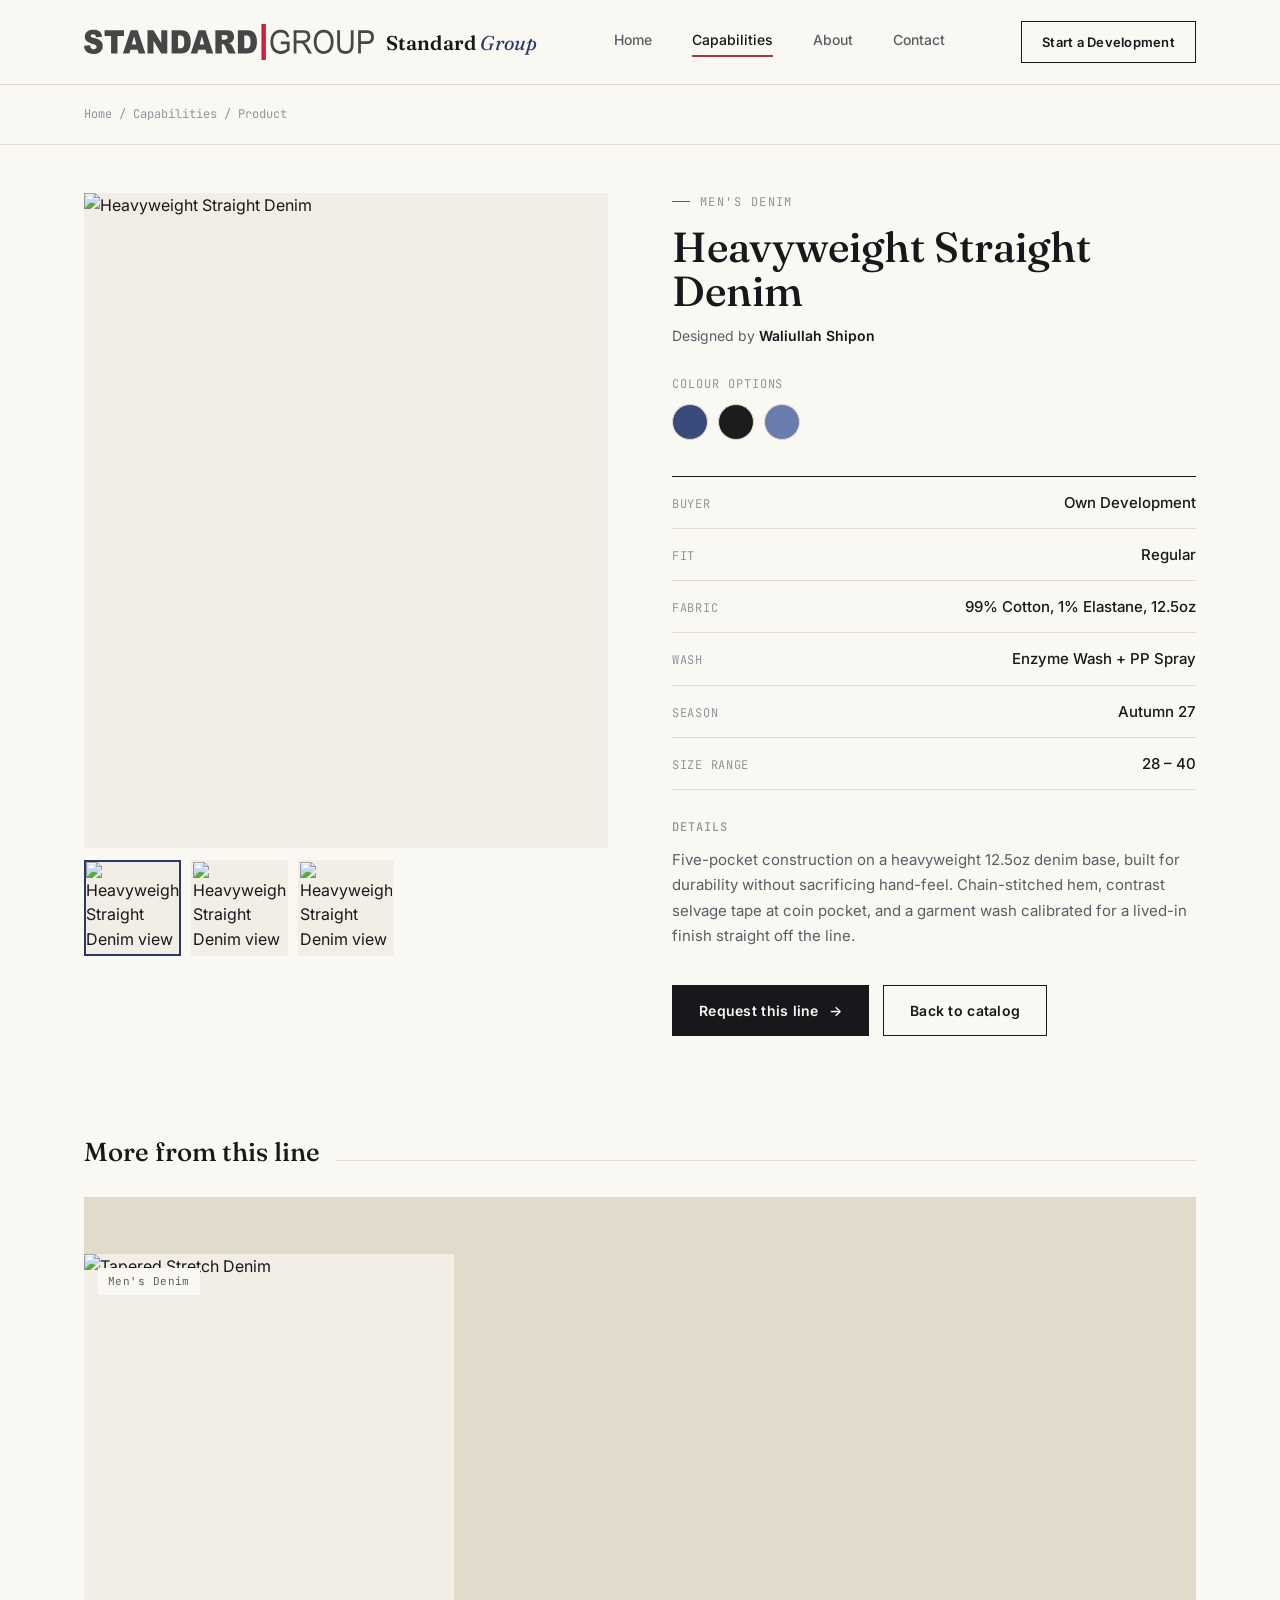
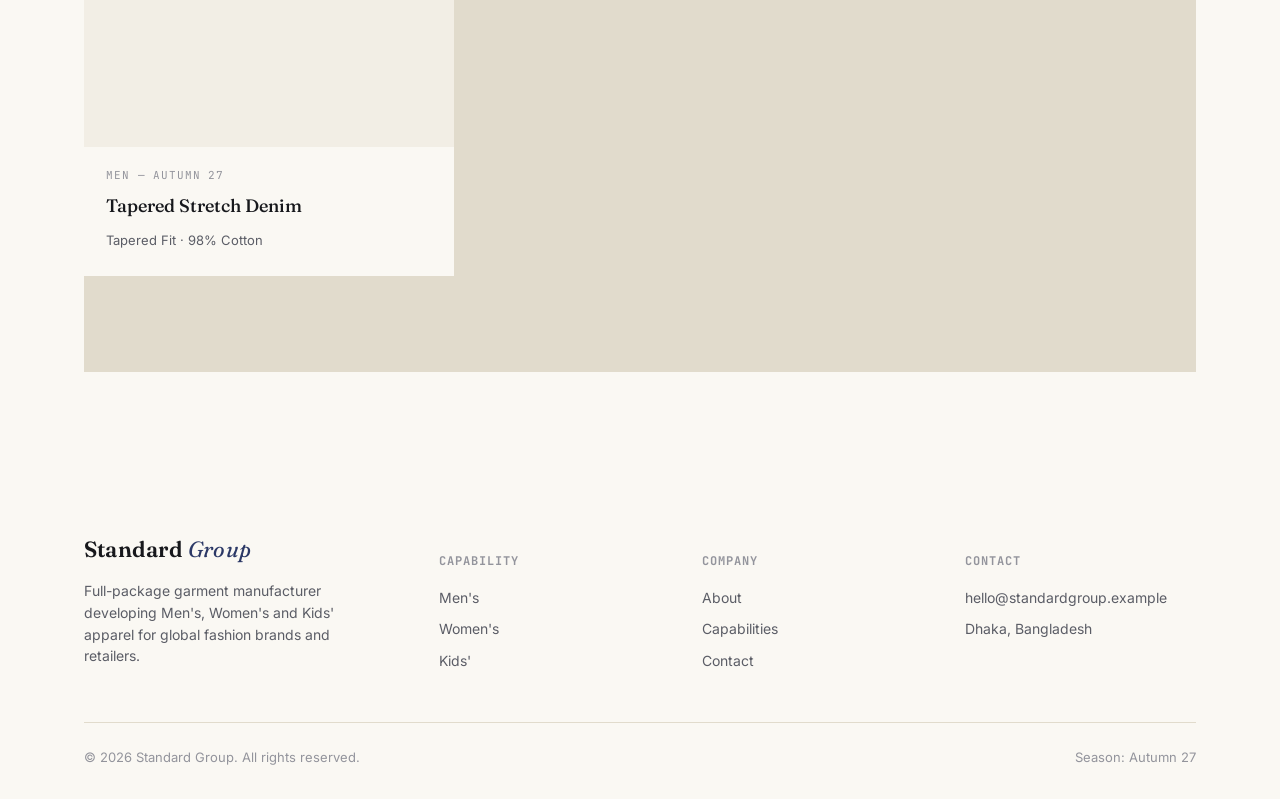
==== product.html @ 9e292416 "Add website files" ====
<!DOCTYPE html>
<html lang="en">
<head>
<meta charset="UTF-8">
<meta name="viewport" content="width=device-width, initial-scale=1.0">
<title>Product — Standard Group</title>
<link rel="icon" href="assets/images/logo/logo.svg">
<link rel="stylesheet" href="assets/css/style.css">
</head>
<body>

<header class="site-header">
  <div class="wrap">
    <a class="brand" href="index.html">
      <img src="assets/images/logo/logo.svg" alt="Standard Group logo">
      <span class="brand-word">Standard <span>Group</span></span>
    </a>
    <nav class="nav">
      <a href="index.html">Home</a>
      <a href="products.html" class="is-active">Capabilities</a>
      <a href="index.html#about">About</a>
      <a href="index.html#contact">Contact</a>
    </nav>
    <a class="nav-cta" href="index.html#contact">Start a Development</a>
    <button class="nav-toggle" aria-label="Toggle menu" aria-expanded="false">☰</button>
  </div>
</header>

<main>
  <div class="pd-breadcrumb">
    <div class="wrap">
      <a href="index.html">Home</a> / <a href="products.html">Capabilities</a> / <span id="pd-crumb-current">Product</span>
    </div>
  </div>

  <section class="pd-main">
    <div class="wrap" id="pd-root">
      <!-- populated by assets/js/main.js -->
    </div>
  </section>

  <section class="pd-related">
    <div class="wrap">
      <div class="dept-title">
        <h3>More from this line</h3>
      </div>
      <div class="product-grid" id="pd-related-grid" style="border-top:1px solid var(--paper-line);">
        <!-- populated by assets/js/main.js -->
      </div>
    </div>
  </section>
</main>

<footer class="site-footer">
  <div class="wrap">
    <div class="footer-grid">
      <div class="footer-brand">
        <a class="brand" href="index.html">
          <span class="brand-word">Standard <span>Group</span></span>
        </a>
        <p>Full-package garment manufacturer developing Men's, Women's and Kids' apparel for global fashion brands and retailers.</p>
      </div>
      <div class="footer-col">
        <h5>Capability</h5>
        <a href="products.html?department=Men">Men's</a>
        <a href="products.html?department=Women">Women's</a>
        <a href="products.html?department=Kids">Kids'</a>
      </div>
      <div class="footer-col">
        <h5>Company</h5>
        <a href="index.html#about">About</a>
        <a href="index.html#capabilities">Capabilities</a>
        <a href="index.html#contact">Contact</a>
      </div>
      <div class="footer-col">
        <h5>Contact</h5>
        <p>hello@standardgroup.example</p>
        <p>Dhaka, Bangladesh</p>
      </div>
    </div>
    <div class="footer-bottom">
      <span>© 2026 Standard Group. All rights reserved.</span>
      <span>Season: Autumn 27</span>
    </div>
  </div>
</footer>

<script src="assets/js/main.js"></script>
</body>
</html>
---- assets/css/style.css ----
/* ==========================================================================
   STANDARD GROUP — Design System
   Milky white ground, ink type, denim-indigo accent, selvage-stripe signature
   ========================================================================== */

@import url('https://fonts.googleapis.com/css2?family=Fraunces:ital,opsz,wght@0,9..144,300;0,9..144,400;0,9..144,500;0,9..144,600;0,9..144,700;1,9..144,400&family=Inter:wght@400;500;600;700&family=JetBrains+Mono:wght@400;500;600&display=swap');

:root{
  /* --- Color tokens --- */
  --milk:        #FAF8F3;   /* primary background */
  --milk-deep:   #F2EEE5;   /* card / section-alt background */
  --paper-line:  #E1DBCC;   /* hairline borders on milk */
  --ink:         #17181C;   /* primary text */
  --ink-soft:    #5B5D66;   /* secondary text */
  --ink-faint:   #93949C;   /* tertiary / captions */
  --indigo:      #2B3866;   /* primary accent — denim */
  --indigo-deep: #191F3B;   /* hover / dark accent */
  --indigo-mist: #E8EAF1;   /* light indigo tint for chips */
  --thread:      #A63A34;   /* rare accent — stitch red */
  --white:       #FFFFFF;

  /* --- Type --- */
  --font-display: 'Fraunces', Georgia, serif;
  --font-body:    'Inter', -apple-system, sans-serif;
  --font-mono:    'JetBrains Mono', 'Courier New', monospace;

  /* --- Scale --- */
  --radius: 2px;
  --container: 1240px;
  --gutter: clamp(20px, 5vw, 64px);
}

*,*::before,*::after{ box-sizing:border-box; }
html{ scroll-behavior:smooth; }
body{
  margin:0;
  background:var(--milk);
  color:var(--ink);
  font-family:var(--font-body);
  font-size:16px;
  line-height:1.55;
  -webkit-font-smoothing:antialiased;
}
img{ max-width:100%; display:block; }
a{ color:inherit; text-decoration:none; }
ul{ list-style:none; margin:0; padding:0; }
h1,h2,h3,h4{ margin:0; font-family:var(--font-display); font-weight:500; }
p{ margin:0; }
button{ font-family:inherit; cursor:pointer; }

:focus-visible{
  outline:2px solid var(--indigo);
  outline-offset:3px;
}

.wrap{
  max-width:var(--container);
  margin:0 auto;
  padding-left:var(--gutter);
  padding-right:var(--gutter);
}

/* --- Selvage stripe : signature element ---------------------------------
   A thin multi-thread stripe evoking a denim selvage edge. Used as a
   section divider and as a decorative rule near headings. */
.selvage{
  height:6px;
  width:100%;
  background:repeating-linear-gradient(
    90deg,
    var(--indigo) 0 3px,
    var(--milk) 3px 5px,
    var(--thread) 5px 6px,
    var(--milk) 6px 8px,
    var(--indigo) 8px 11px,
    var(--milk) 11px 14px
  );
  background-size:14px 100%;
}
.selvage--v{
  width:6px;
  height:100%;
  background:repeating-linear-gradient(
    0deg,
    var(--indigo) 0 3px,
    var(--milk) 3px 5px,
    var(--thread) 5px 6px,
    var(--milk) 6px 8px,
    var(--indigo) 8px 11px,
    var(--milk) 11px 14px
  );
  background-size:100% 14px;
}

/* --- Eyebrow / label style ------------------------------------------------ */
.eyebrow{
  font-family:var(--font-mono);
  font-size:12px;
  letter-spacing:.12em;
  text-transform:uppercase;
  color:var(--ink-faint);
  display:flex;
  align-items:center;
  gap:10px;
}
.eyebrow::before{
  content:'';
  width:18px; height:1px;
  background:var(--thread);
  display:inline-block;
}

/* ============================== HEADER =================================== */
.site-header{
  position:sticky; top:0; z-index:50;
  background:rgba(250,248,243,.92);
  backdrop-filter:blur(8px);
  border-bottom:1px solid var(--paper-line);
}
.site-header .wrap{
  display:flex; align-items:center; justify-content:space-between;
  height:84px;
  position:relative;
}
.brand{ display:flex; align-items:center; gap:12px; }
.brand img{ height:36px; width:auto; }
.brand-word{
  font-family:var(--font-display);
  font-size:20px; letter-spacing:.01em;
  font-weight:600;
}
.brand-word span{ color:var(--indigo); font-style:italic; font-weight:400; }

.nav{ display:flex; align-items:center; gap:40px; }
.nav a{
  font-size:14px; font-weight:500;
  color:var(--ink-soft);
  position:relative;
  padding-bottom:4px;
}
.nav a:hover, .nav a.is-active{ color:var(--ink); }
.nav a.is-active::after{
  content:'';
  position:absolute; left:0; right:0; bottom:-2px;
  height:2px; background:var(--thread);
}
.nav-cta{
  border:1px solid var(--ink);
  padding:10px 20px;
  font-size:13px; font-weight:600;
  letter-spacing:.02em;
  transition:background .15s ease, color .15s ease;
}
.nav-cta:hover{ background:var(--ink); color:var(--milk); }

.nav-toggle{ display:none; }

/* ============================== BUTTONS =================================== */
.btn{
  display:inline-flex; align-items:center; gap:10px;
  padding:14px 26px;
  font-size:14px; font-weight:600; letter-spacing:.02em;
  border:1px solid var(--ink);
  background:transparent;
  transition:background .15s ease, color .15s ease, transform .15s ease;
}
.btn:hover{ transform:translateY(-1px); }
.btn-primary{ background:var(--ink); color:var(--milk); }
.btn-primary:hover{ background:var(--indigo-deep); }
.btn-ghost:hover{ background:var(--ink); color:var(--milk); }
.btn-arrow{ transition:transform .15s ease; }
.btn:hover .btn-arrow{ transform:translateX(3px); }

/* ============================== HERO =================================== */
.hero{
  padding:88px 0 0;
  position:relative;
}
.hero-grid{
  display:grid;
  grid-template-columns:1.1fr .9fr;
  gap:56px;
  align-items:end;
  padding-bottom:56px;
  border-bottom:1px solid var(--paper-line);
}
.hero h1{
  font-size:clamp(40px, 5.4vw, 78px);
  line-height:.98;
  letter-spacing:-.01em;
  margin-top:22px;
}
.hero h1 em{
  font-style:italic;
  font-weight:400;
  color:var(--indigo);
}
.hero-sub{
  max-width:420px;
  color:var(--ink-soft);
  font-size:17px;
  align-self:end;
}
.hero-sub p{ margin-bottom:24px; }
.hero-facts{
  display:flex; gap:0;
  margin-top:56px;
}
.hero-fact{
  flex:1;
  padding:22px var(--gutter) 22px 0;
  border-left:1px solid var(--paper-line);
  padding-left:24px;
}
.hero-fact:first-child{ border-left:none; padding-left:0; }
.hero-fact .num{
  font-family:var(--font-display);
  font-size:34px;
  color:var(--indigo);
}
.hero-fact .label{
  font-family:var(--font-mono);
  font-size:12px;
  color:var(--ink-faint);
  text-transform:uppercase;
  letter-spacing:.08em;
  margin-top:4px;
}

/* ============================== CAPABILITIES =================================== */
.capabilities{ padding:96px 0; }
.cap-head{
  display:flex; justify-content:space-between; align-items:flex-end;
  gap:24px; margin-bottom:48px;
}
.cap-head h2{
  font-size:clamp(30px,3.4vw,44px);
  margin-top:14px;
  max-width:560px;
}
.cap-head .note{
  max-width:320px; color:var(--ink-soft); font-size:15px;
  padding-bottom:6px;
}

.dept{ margin-bottom:64px; }
.dept:last-child{ margin-bottom:0; }
.dept-title{
  display:flex; align-items:baseline; gap:16px;
  margin-bottom:24px;
}
.dept-title h3{
  font-size:26px;
}
.dept-title .count{
  font-family:var(--font-mono);
  font-size:12px; color:var(--ink-faint);
}
.dept-title::after{
  content:'';
  flex:1; height:1px; background:var(--paper-line);
}

.cat-grid{
  display:grid;
  grid-template-columns:repeat(4,1fr);
  gap:1px;
  background:var(--paper-line);
  border:1px solid var(--paper-line);
}
.cat-card{
  background:var(--milk);
  padding:28px 24px;
  min-height:190px;
  display:flex; flex-direction:column; justify-content:space-between;
  transition:background .18s ease;
  position:relative;
  overflow:hidden;
}
.cat-card:hover{ background:var(--milk-deep); }
.cat-card .tag{
  font-family:var(--font-mono);
  font-size:11px; color:var(--ink-faint);
  text-transform:uppercase; letter-spacing:.08em;
}
.cat-card h4{
  font-size:20px;
  font-weight:500;
  margin-top:auto;
  line-height:1.15;
}
.cat-card .go{
  display:flex; align-items:center; justify-content:space-between;
  margin-top:16px;
  font-size:13px; color:var(--ink-soft);
}
.cat-card .go .arrow{ transition:transform .18s ease; }
.cat-card:hover .go .arrow{ transform:translateX(4px); color:var(--thread); }
.cat-card.more{
  background:var(--indigo);
  color:var(--milk);
}
.cat-card.more .tag{ color:rgba(250,248,243,.55); }
.cat-card.more .go{ color:rgba(250,248,243,.75); }
.cat-card.more:hover{ background:var(--indigo-deep); }

/* ============================== PROCESS STRIP =================================== */
.process{
  padding:80px 0;
  background:var(--indigo);
  color:var(--milk);
}
.process .wrap{
  display:grid;
  grid-template-columns:repeat(4,1fr);
  gap:32px;
}
.process .eyebrow{ color:rgba(250,248,243,.6); grid-column:1/-1; margin-bottom:8px; }
.process .eyebrow::before{ background:var(--thread); }
.process-step{ border-top:1px solid rgba(250,248,243,.25); padding-top:18px; }
.process-step .idx{ font-family:var(--font-mono); font-size:12px; color:rgba(250,248,243,.55); }
.process-step h4{ font-size:19px; margin:10px 0 8px; }
.process-step p{ font-size:14px; color:rgba(250,248,243,.72); }

/* ============================== ABOUT STRIP =================================== */
.about-strip{ padding:96px 0; }
.about-grid{
  display:grid; grid-template-columns:.9fr 1.1fr; gap:64px;
}
.about-grid h2{ font-size:clamp(28px,3vw,40px); margin-top:16px; }
.about-copy{ color:var(--ink-soft); font-size:16px; margin-top:20px; }
.about-copy p + p{ margin-top:14px; }
.brand-marquee{
  display:flex; flex-wrap:wrap; gap:12px 28px;
  margin-top:28px;
}
.brand-marquee span{
  font-family:var(--font-mono);
  font-size:13px; color:var(--ink-faint);
  letter-spacing:.04em;
}

/* ============================== CTA BAND =================================== */
.cta-band{
  padding:80px 0;
  border-top:1px solid var(--paper-line);
  border-bottom:1px solid var(--paper-line);
  text-align:center;
}
.cta-band h2{ font-size:clamp(28px,4vw,48px); max-width:720px; margin:14px auto 0; }
.cta-band .btn{ margin-top:32px; }

/* ============================== FOOTER =================================== */
.site-footer{ padding:64px 0 32px; }
.footer-grid{
  display:grid; grid-template-columns:1.4fr 1fr 1fr 1fr; gap:32px;
  padding-bottom:40px;
}
.footer-brand .brand-word{ font-size:22px; }
.footer-brand p{ color:var(--ink-soft); font-size:14px; margin-top:14px; max-width:260px; }
.footer-col h5{
  font-family:var(--font-mono); font-size:12px; text-transform:uppercase;
  letter-spacing:.08em; color:var(--ink-faint); margin-bottom:16px;
}
.footer-col a, .footer-col p{
  display:block; font-size:14px; color:var(--ink-soft); margin-bottom:10px;
}
.footer-col a:hover{ color:var(--indigo); }
.footer-bottom{
  display:flex; justify-content:space-between; align-items:center;
  padding-top:24px; border-top:1px solid var(--paper-line);
  font-size:13px; color:var(--ink-faint);
}

/* ============================== PRODUCTS / CATALOG PAGE =================================== */
.page-hero{
  padding:56px 0 40px;
  border-bottom:1px solid var(--paper-line);
}
.page-hero h1{ font-size:clamp(34px,4.6vw,58px); margin-top:14px; }
.page-hero .sub{ color:var(--ink-soft); max-width:520px; margin-top:16px; font-size:16px; }

.filter-bar{
  padding:24px 0;
  border-bottom:1px solid var(--paper-line);
  position:sticky; top:84px; z-index:40;
  background:var(--milk);
}
.filter-bar .wrap{ display:flex; flex-wrap:wrap; gap:10px; align-items:center; }
.filter-label{
  font-family:var(--font-mono); font-size:12px; color:var(--ink-faint);
  text-transform:uppercase; letter-spacing:.08em; margin-right:8px;
}
.chip{
  font-size:13px; font-weight:500;
  padding:9px 16px;
  border:1px solid var(--paper-line);
  background:var(--white);
  color:var(--ink-soft);
  transition:all .15s ease;
}
.chip:hover{ border-color:var(--ink); color:var(--ink); }
.chip.is-active{ background:var(--ink); border-color:var(--ink); color:var(--milk); }

.product-grid{
  padding:56px 0 96px;
  display:grid;
  grid-template-columns:repeat(3,1fr);
  gap:1px;
  background:var(--paper-line);
  border-top:1px solid var(--paper-line);
}
.product-grid.wrap{ padding-left:var(--gutter); padding-right:var(--gutter); }

.product-card{
  background:var(--milk);
  display:block;
}
.product-card .thumb{
  aspect-ratio:3/4;
  overflow:hidden;
  background:var(--milk-deep);
  position:relative;
}
.product-card .thumb img{
  width:100%; height:100%; object-fit:cover;
  transition:transform .4s ease;
}
.product-card:hover .thumb img{ transform:scale(1.045); }
.product-card .thumb .badge{
  position:absolute; top:14px; left:14px;
  font-family:var(--font-mono); font-size:11px;
  background:var(--milk); padding:5px 10px;
  color:var(--ink-soft); letter-spacing:.04em;
}
.product-card .info{ padding:20px 22px 26px; }
.product-card .info .cat{
  font-family:var(--font-mono); font-size:11px; color:var(--ink-faint);
  text-transform:uppercase; letter-spacing:.08em;
}
.product-card .info h4{ font-size:18px; margin-top:8px; }
.product-card .info .spec{
  margin-top:10px; font-size:13px; color:var(--ink-soft);
  display:flex; flex-direction:column; gap:3px;
}
.empty-state{
  padding:96px var(--gutter);
  text-align:center; color:var(--ink-soft);
  grid-column:1/-1; background:var(--milk);
}

/* ============================== PRODUCT DETAIL / TECH PACK =================================== */
.pd-breadcrumb{
  padding:20px 0;
  font-family:var(--font-mono); font-size:12px; color:var(--ink-faint);
  border-bottom:1px solid var(--paper-line);
}
.pd-breadcrumb a:hover{ color:var(--indigo); }

.pd-main{ padding:48px 0 96px; }
.pd-grid{
  display:grid;
  grid-template-columns:1fr 1fr;
  gap:64px;
  align-items:start;
}

/* gallery */
.pd-gallery-main{
  aspect-ratio:4/5;
  background:var(--milk-deep);
  overflow:hidden;
  margin-bottom:12px;
}
.pd-gallery-main img, .pd-gallery-main video{
  width:100%; height:100%; object-fit:cover;
}
.pd-thumbs{ display:grid; grid-template-columns:repeat(5,1fr); gap:10px; }
.pd-thumb{
  aspect-ratio:1; background:var(--milk-deep); overflow:hidden;
  border:2px solid transparent; cursor:pointer;
}
.pd-thumb img{ width:100%; height:100%; object-fit:cover; }
.pd-thumb.is-active{ border-color:var(--indigo); }
.pd-thumb.is-video{ position:relative; }
.pd-thumb.is-video::after{
  content:'▶'; position:absolute; inset:0;
  display:flex; align-items:center; justify-content:center;
  color:var(--milk); font-size:14px; background:rgba(23,24,28,.35);
}

/* info column */
.pd-info .eyebrow{ margin-bottom:14px; }
.pd-info h1{ font-size:clamp(30px,3.4vw,42px); line-height:1.05; }
.pd-designer{
  margin-top:12px; font-size:14px; color:var(--ink-soft);
}
.pd-designer .name{ color:var(--ink); font-weight:600; }

.pd-colors{ margin-top:28px; }
.pd-colors .filter-label{ display:block; margin-bottom:10px; }
.swatches{ display:flex; gap:10px; flex-wrap:wrap; }
.swatch{
  width:36px; height:36px; border-radius:50%;
  border:1px solid var(--paper-line);
  position:relative; cursor:default;
}
.swatch::after{
  content:attr(data-name);
  position:absolute; bottom:-22px; left:50%; transform:translateX(-50%);
  font-size:10px; white-space:nowrap; color:var(--ink-faint);
  opacity:0; transition:opacity .15s ease;
}
.swatch:hover::after{ opacity:1; }

/* spec sheet — signature tech-pack styling */
.spec-sheet{
  margin-top:36px;
  border-top:1px solid var(--ink);
}
.spec-row{
  display:flex; align-items:baseline; gap:12px;
  padding:14px 0;
  border-bottom:1px solid var(--paper-line);
}
.spec-row .k{
  font-family:var(--font-mono); font-size:12px;
  text-transform:uppercase; letter-spacing:.06em;
  color:var(--ink-faint);
  white-space:nowrap;
  flex-shrink:0;
  width:150px;
}
.spec-row .leader{
  flex:1;
  border-bottom:1px dotted var(--paper-line);
  height:0;
  margin-bottom:5px;
  display:none;
}
.spec-row .v{
  font-size:15px; color:var(--ink);
  font-weight:500;
  text-align:right;
  margin-left:auto;
}
.pd-details{
  margin-top:28px;
}
.pd-details h4{
  font-family:var(--font-mono); font-size:12px; text-transform:uppercase;
  letter-spacing:.08em; color:var(--ink-faint); margin-bottom:10px;
}
.pd-details p{ font-size:15px; color:var(--ink-soft); line-height:1.7; }

.pd-actions{ display:flex; gap:14px; margin-top:36px; }

/* related */
.pd-related{ padding:0 0 96px; }
.pd-related .dept-title{ margin-bottom:24px; }

/* ============================== MISC =================================== */
.section-line{ border:none; border-top:1px solid var(--paper-line); margin:0; }

/* ============================== RESPONSIVE =================================== */
@media (max-width: 980px){
  .nav{ display:none; }
  .nav.is-open{
    display:flex; flex-direction:column; gap:0;
    position:absolute; top:84px; left:0; right:0;
    background:var(--milk); border-bottom:1px solid var(--paper-line);
    padding:8px var(--gutter) 20px;
  }
  .nav.is-open a{ padding:14px 0; border-bottom:1px solid var(--paper-line); }
  .nav-toggle{ display:block; background:none; border:1px solid var(--ink); padding:8px 12px; font-size:16px; }
  .hero-grid{ grid-template-columns:1fr; gap:28px; }
  .hero-facts{ flex-wrap:wrap; }
  .hero-fact{ flex:1 1 50%; margin-bottom:16px; }
  .cat-grid{ grid-template-columns:repeat(2,1fr); }
  .process .wrap{ grid-template-columns:repeat(2,1fr); }
  .about-grid{ grid-template-columns:1fr; }
  .product-grid{ grid-template-columns:repeat(2,1fr); }
  .pd-grid{ grid-template-columns:1fr; gap:36px; }
  .footer-grid{ grid-template-columns:1fr 1fr; }
}
@media (max-width: 560px){
  .cat-grid{ grid-template-columns:1fr; }
  .product-grid{ grid-template-columns:1fr; }
  .footer-grid{ grid-template-columns:1fr; }
  .spec-row{ flex-direction:column; gap:4px; }
  .spec-row .v{ text-align:left; margin-left:0; }
}
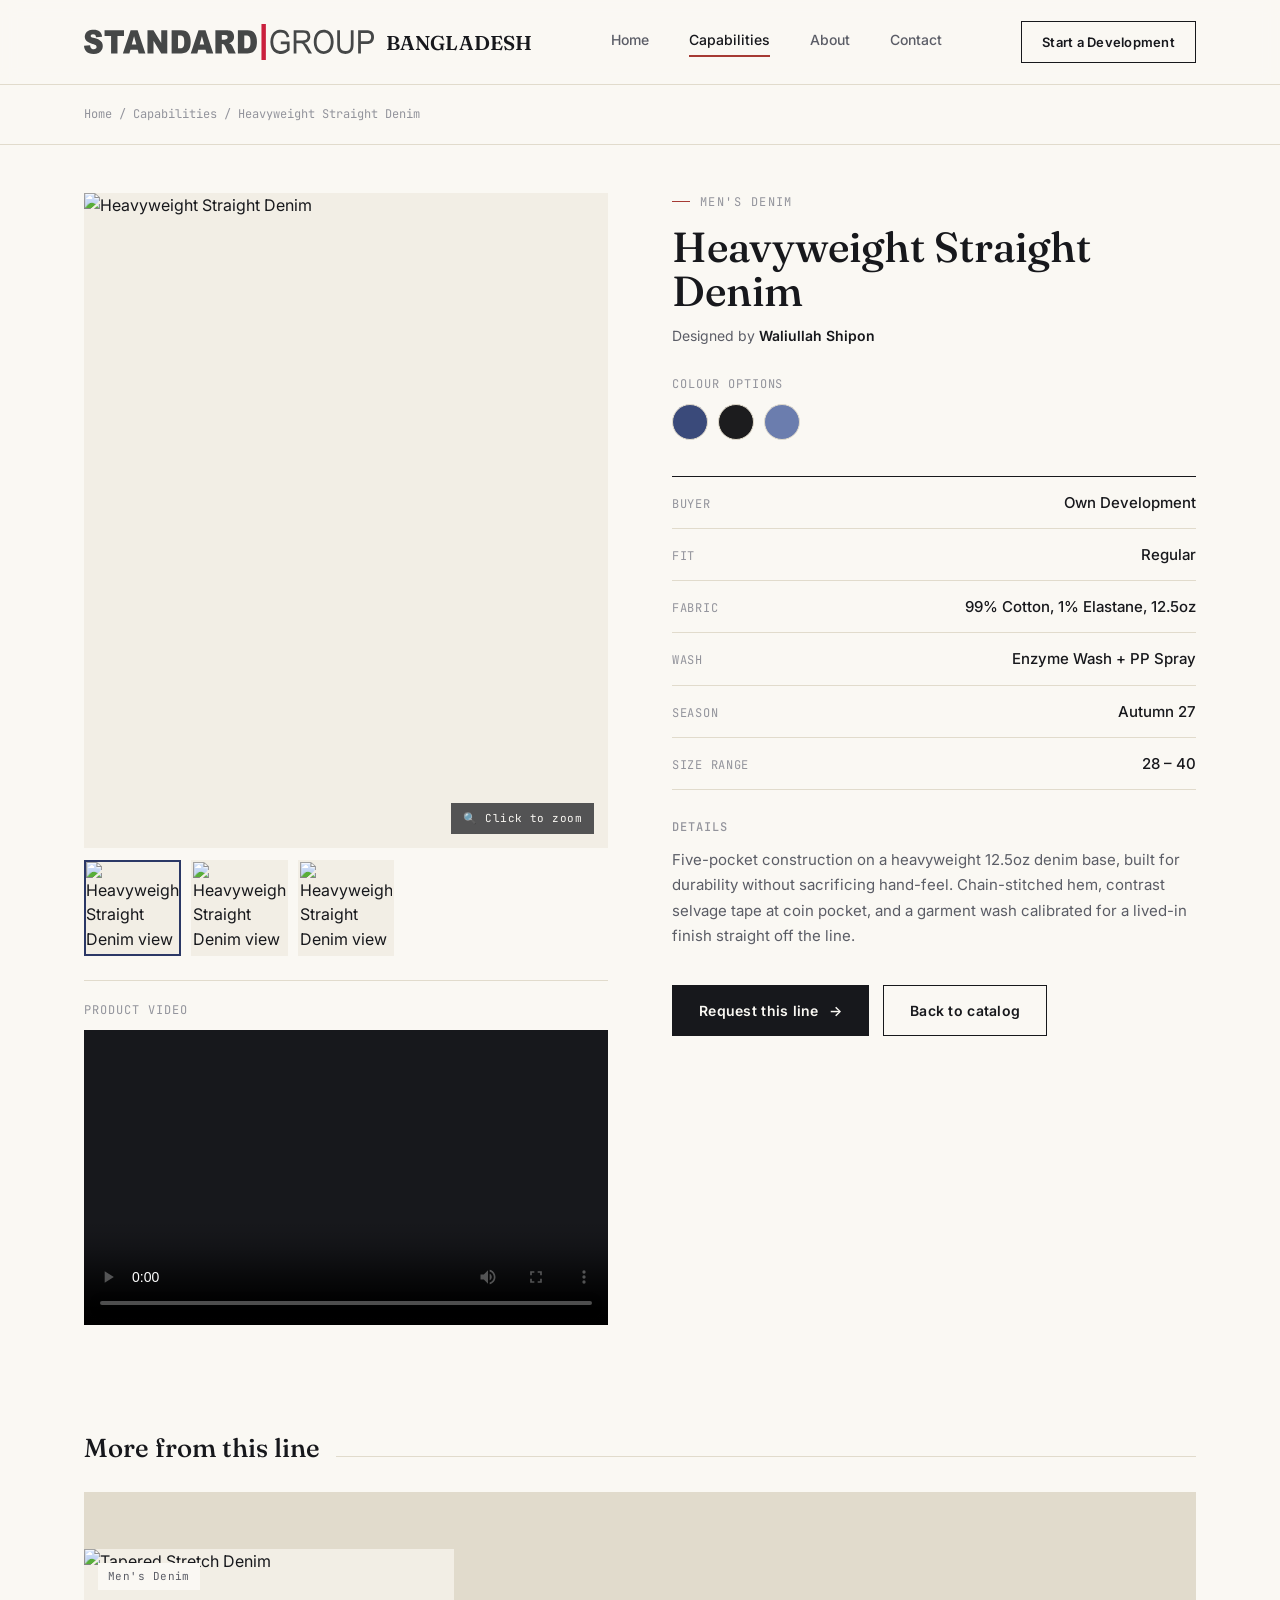
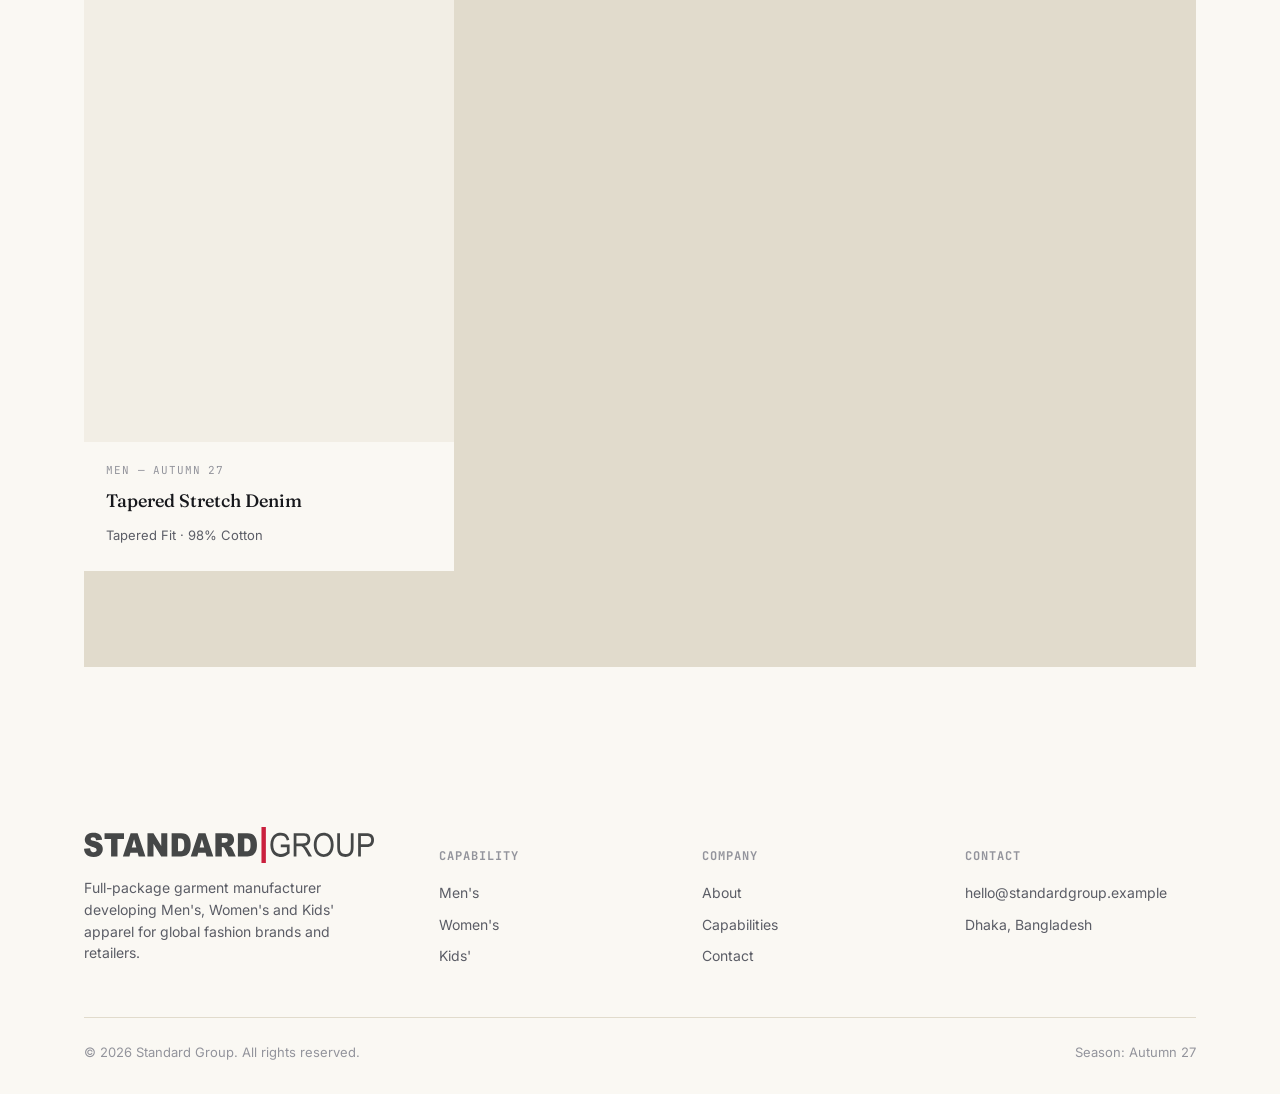
==== commit 2c922711: "add" ====
--- a/product.html
+++ b/product.html
@@ -13,7 +13,7 @@
   <div class="wrap">
     <a class="brand" href="index.html">
       <img src="assets/images/logo/logo.svg" alt="Standard Group logo">
-      <span class="brand-word">Standard <span>Group</span></span>
+      <span class="brand-word">BANGLADESH</span>
     </a>
     <nav class="nav">
       <a href="index.html">Home</a>
@@ -56,7 +56,7 @@
     <div class="footer-grid">
       <div class="footer-brand">
         <a class="brand" href="index.html">
-          <span class="brand-word">Standard <span>Group</span></span>
+          <img src="assets/images/logo/btm-logo.svg" alt="Standard Group logo">
         </a>
         <p>Full-package garment manufacturer developing Men's, Women's and Kids' apparel for global fashion brands and retailers.</p>
       </div>
--- a/assets/css/style.css
+++ b/assets/css/style.css
@@ -471,9 +471,108 @@
   background:var(--milk-deep);
   overflow:hidden;
   margin-bottom:12px;
+  position:relative;
+  cursor:zoom-in;
 }
 .pd-gallery-main img, .pd-gallery-main video{
   width:100%; height:100%; object-fit:cover;
+}
+.pd-zoom-hint{
+  position:absolute; right:14px; bottom:14px;
+  background:rgba(23,24,28,.72); color:var(--milk);
+  font-family:var(--font-mono); font-size:11px;
+  padding:7px 12px; letter-spacing:.04em;
+  display:flex; align-items:center; gap:6px;
+  pointer-events:none;
+  transition:opacity .15s ease;
+}
+.pd-gallery-main.no-zoom{ cursor:default; }
+.pd-gallery-main.no-zoom .pd-zoom-hint{ display:none; }
+
+/* hover magnifier lens (desktop, images only) */
+.pd-lens{
+  position:absolute;
+  width:160px; height:160px;
+  border:2px solid var(--milk);
+  box-shadow:0 0 0 1px var(--ink), 0 8px 24px rgba(0,0,0,.25);
+  border-radius:50%;
+  pointer-events:none;
+  display:none;
+  background-repeat:no-repeat;
+}
+@media (hover:hover) and (pointer:fine){
+  .pd-gallery-main.can-lens:hover .pd-lens{ display:block; }
+  .pd-gallery-main.can-lens:hover img{ opacity:1; }
+}
+
+/* fullscreen lightbox */
+.pd-lightbox{
+  position:fixed; inset:0; z-index:200;
+  background:rgba(23,24,28,.96);
+  display:flex; align-items:center; justify-content:center;
+  opacity:0; visibility:hidden;
+  transition:opacity .2s ease;
+}
+.pd-lightbox.is-open{ opacity:1; visibility:visible; }
+.pd-lightbox-stage{
+  width:min(1100px, 92vw); height:min(85vh, 1100px);
+  display:flex; align-items:center; justify-content:center;
+  overflow:hidden;
+  position:relative;
+  touch-action:none;
+}
+.pd-lightbox-stage img{
+  max-width:100%; max-height:100%;
+  object-fit:contain;
+  user-select:none;
+  transition:transform .12s ease;
+  cursor:grab;
+}
+.pd-lightbox-stage img:active{ cursor:grabbing; }
+.pd-lightbox-stage video{
+  max-width:100%; max-height:100%;
+}
+.pd-lightbox-close{
+  position:absolute; top:24px; right:24px;
+  width:44px; height:44px;
+  border:1px solid rgba(250,248,243,.4);
+  background:transparent; color:var(--milk);
+  font-size:20px; line-height:1;
+  display:flex; align-items:center; justify-content:center;
+}
+.pd-lightbox-close:hover{ background:rgba(250,248,243,.1); }
+.pd-lightbox-nav{
+  position:absolute; top:50%; transform:translateY(-50%);
+  width:48px; height:48px;
+  border:1px solid rgba(250,248,243,.4);
+  background:rgba(23,24,28,.5); color:var(--milk);
+  font-size:20px;
+  display:flex; align-items:center; justify-content:center;
+}
+.pd-lightbox-nav:hover{ background:rgba(250,248,243,.15); }
+.pd-lightbox-nav.prev{ left:20px; }
+.pd-lightbox-nav.next{ right:20px; }
+.pd-lightbox-zoomctl{
+  position:absolute; bottom:24px; left:50%; transform:translateX(-50%);
+  display:flex; gap:8px; align-items:center;
+  background:rgba(250,248,243,.08);
+  border:1px solid rgba(250,248,243,.25);
+  padding:6px;
+}
+.pd-lightbox-zoomctl button{
+  width:36px; height:36px;
+  background:transparent; border:none; color:var(--milk);
+  font-size:16px;
+}
+.pd-lightbox-zoomctl button:hover{ background:rgba(250,248,243,.15); }
+.pd-lightbox-zoomctl .pct{
+  font-family:var(--font-mono); font-size:12px; color:rgba(250,248,243,.75);
+  width:52px; text-align:center;
+}
+.pd-lightbox-caption{
+  position:absolute; top:24px; left:24px;
+  font-family:var(--font-mono); font-size:12px;
+  color:rgba(250,248,243,.6); letter-spacing:.04em;
 }
 .pd-thumbs{ display:grid; grid-template-columns:repeat(5,1fr); gap:10px; }
 .pd-thumb{
@@ -482,11 +581,17 @@
 }
 .pd-thumb img{ width:100%; height:100%; object-fit:cover; }
 .pd-thumb.is-active{ border-color:var(--indigo); }
-.pd-thumb.is-video{ position:relative; }
-.pd-thumb.is-video::after{
-  content:'▶'; position:absolute; inset:0;
-  display:flex; align-items:center; justify-content:center;
-  color:var(--milk); font-size:14px; background:rgba(23,24,28,.35);
+
+.pd-video-block{
+  margin-top:24px;
+  padding-top:20px;
+  border-top:1px solid var(--paper-line);
+}
+.pd-video-block video{
+  width:100%;
+  aspect-ratio:16/9;
+  background:var(--ink);
+  object-fit:cover;
 }
 
 /* info column */
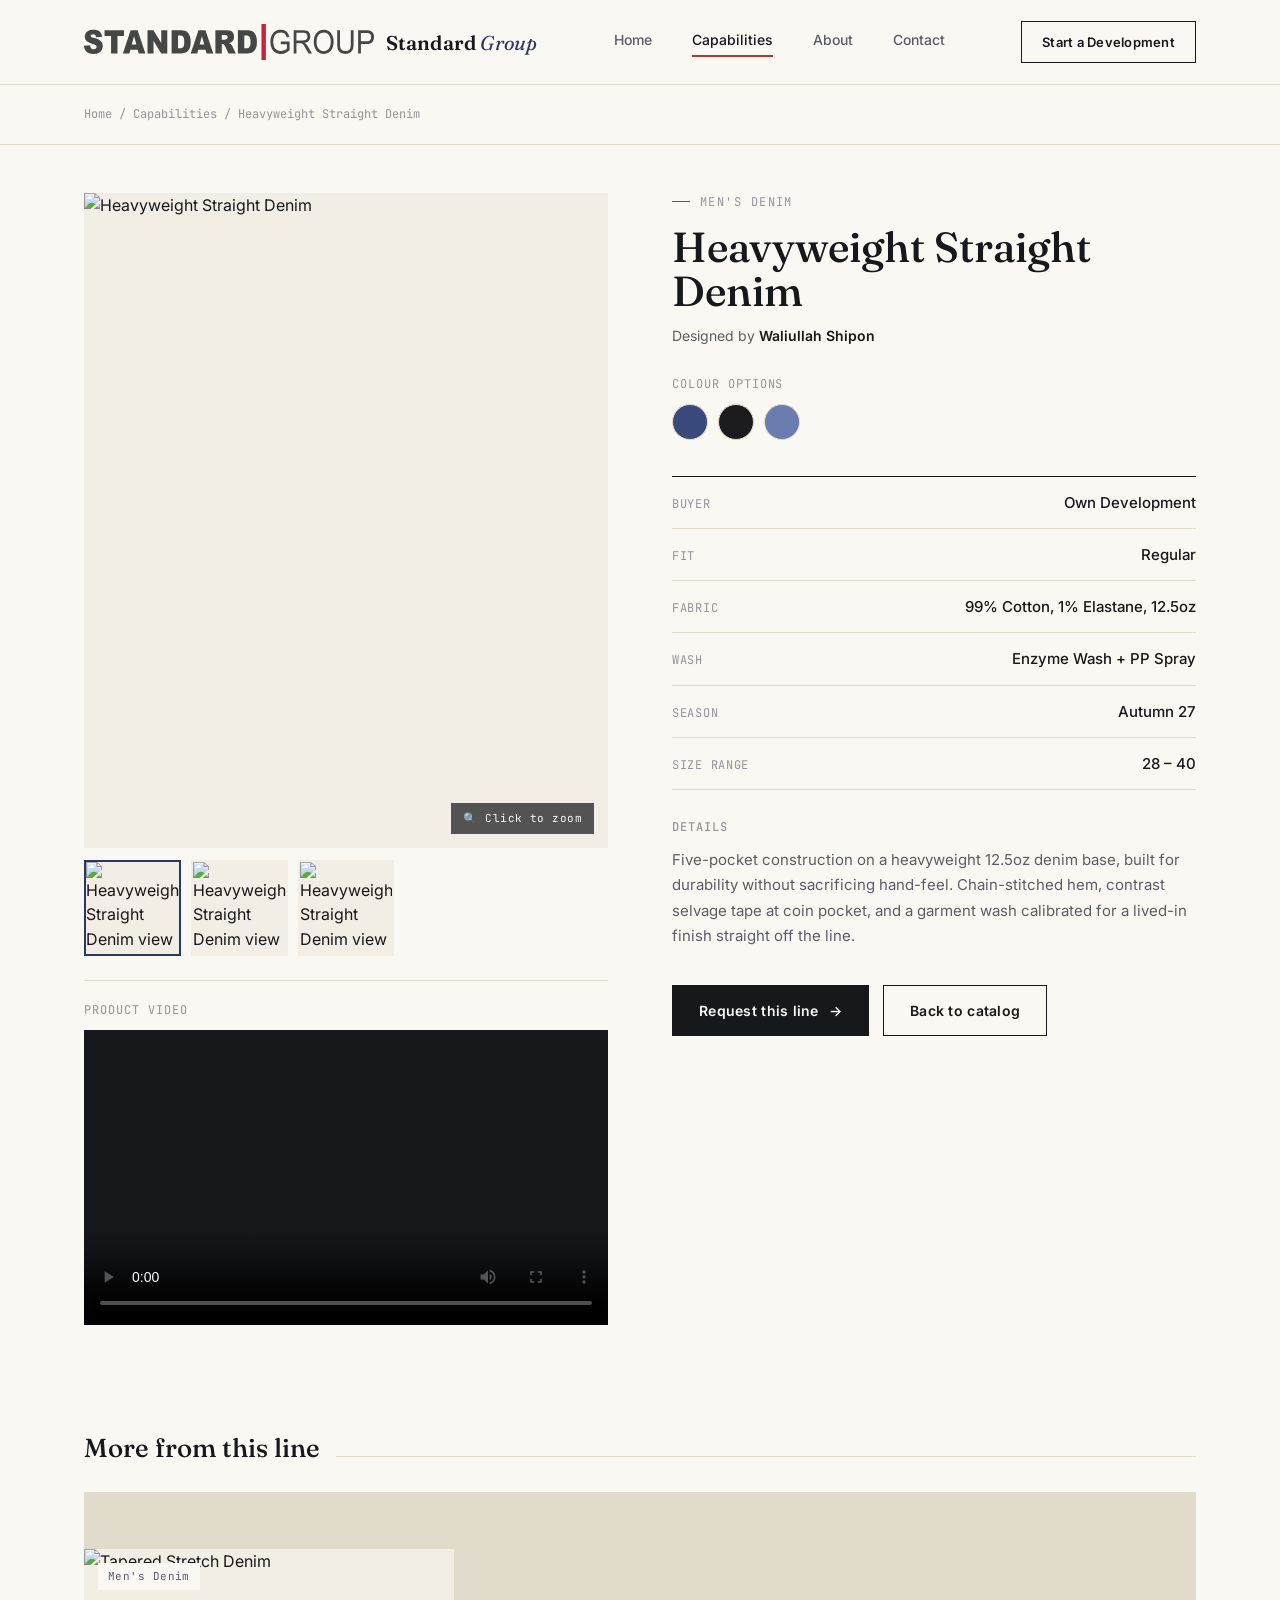
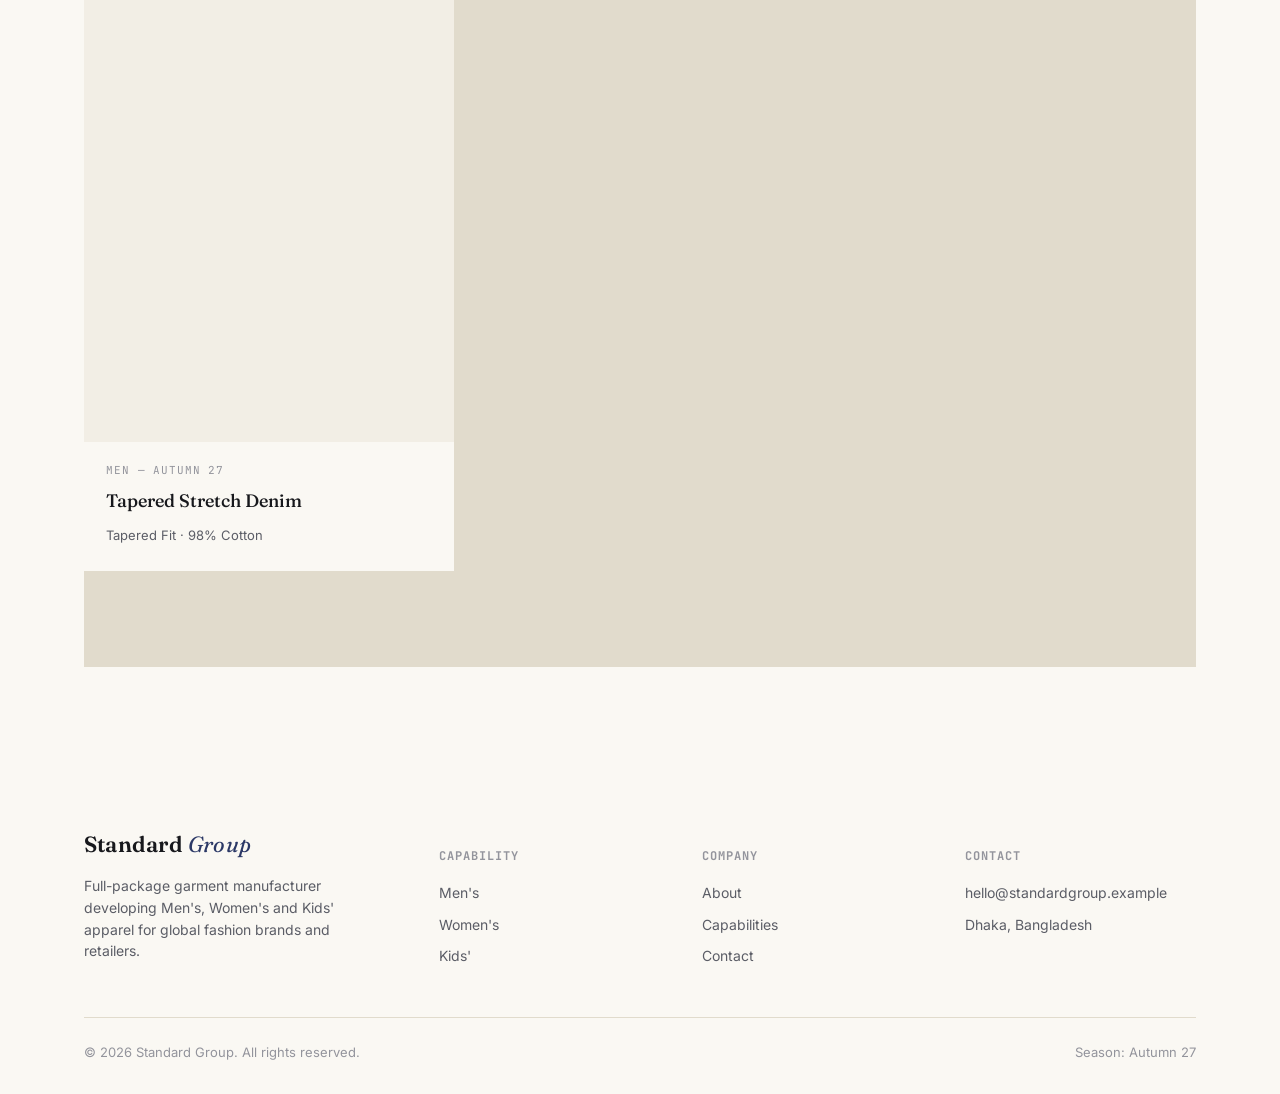
==== commit 4ba6a568: "nEW" ====
--- a/product.html
+++ b/product.html
@@ -13,7 +13,7 @@
   <div class="wrap">
     <a class="brand" href="index.html">
       <img src="assets/images/logo/logo.svg" alt="Standard Group logo">
-      <span class="brand-word">BANGLADESH</span>
+      <span class="brand-word">Standard <span>Group</span></span>
     </a>
     <nav class="nav">
       <a href="index.html">Home</a>
@@ -56,7 +56,7 @@
     <div class="footer-grid">
       <div class="footer-brand">
         <a class="brand" href="index.html">
-          <img src="assets/images/logo/btm-logo.svg" alt="Standard Group logo">
+          <span class="brand-word">Standard <span>Group</span></span>
         </a>
         <p>Full-package garment manufacturer developing Men's, Women's and Kids' apparel for global fashion brands and retailers.</p>
       </div>
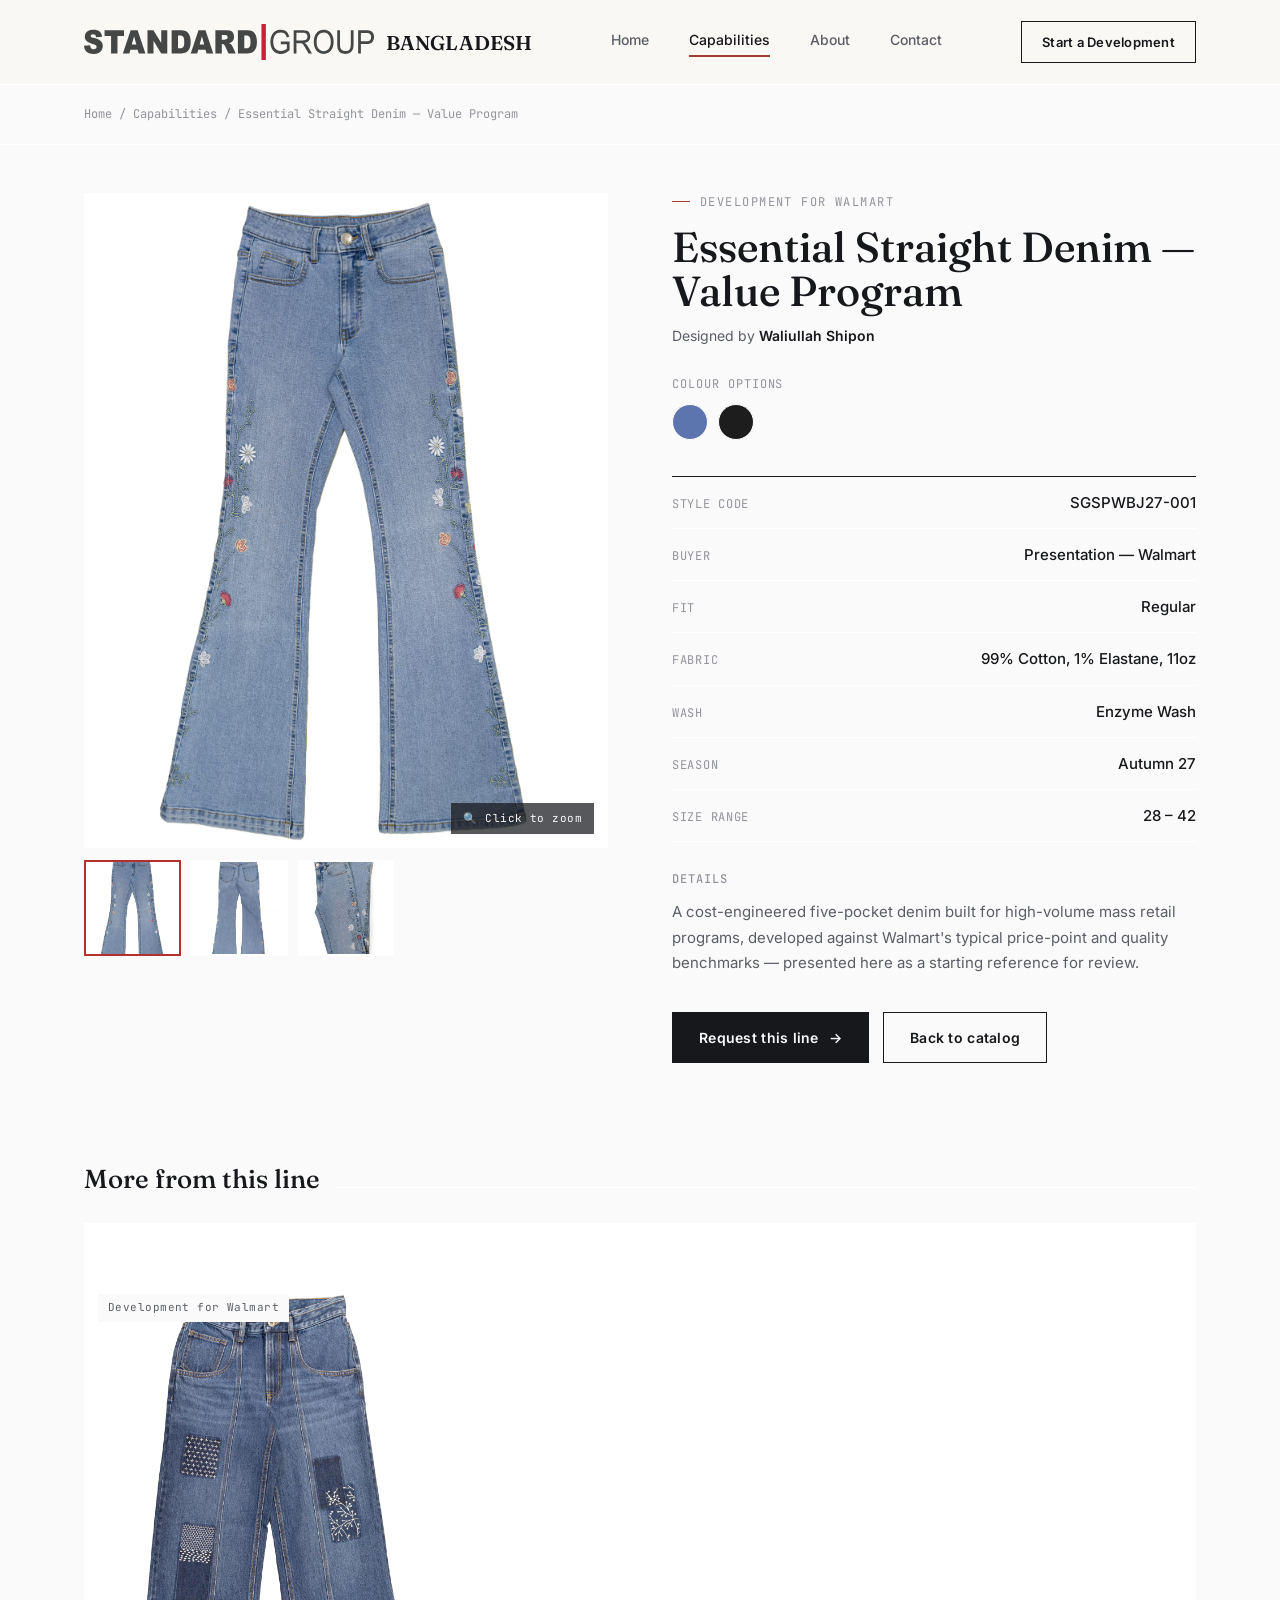
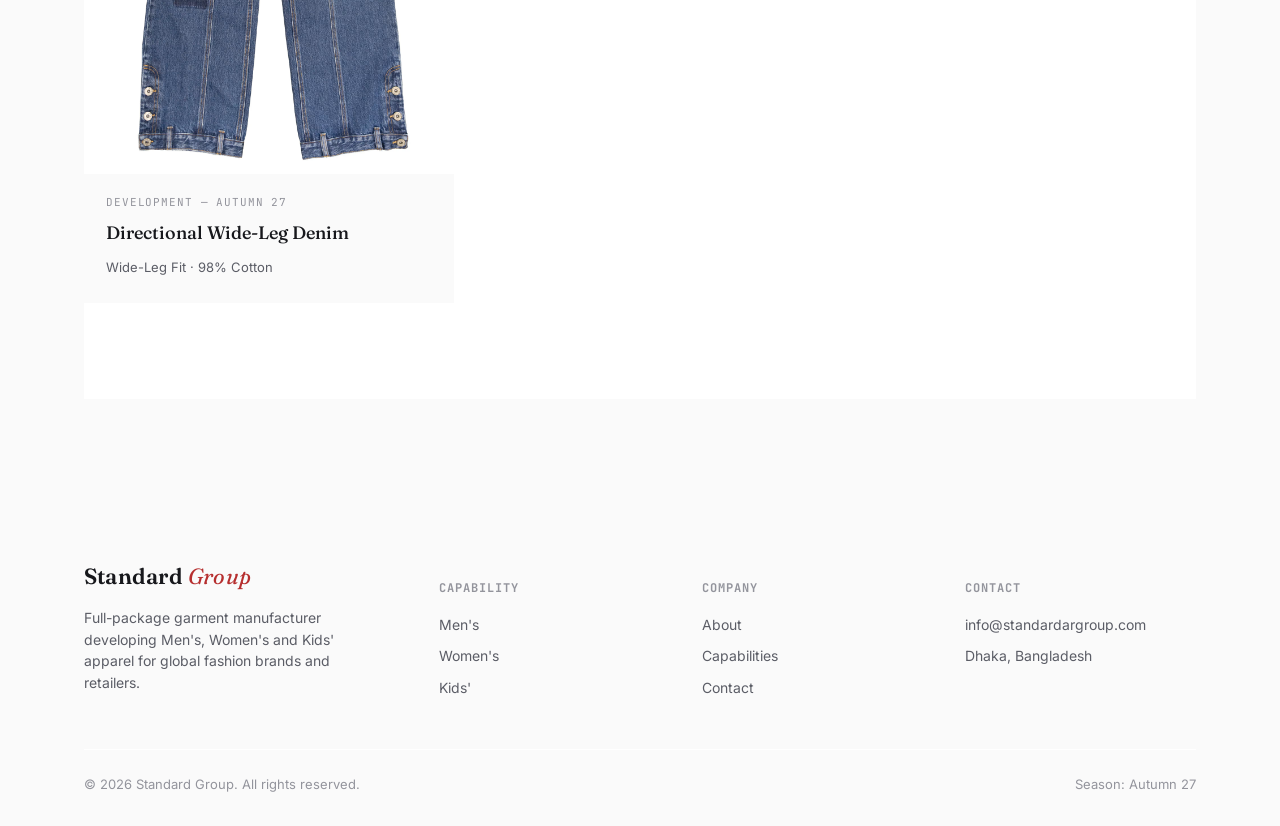
==== commit 8c0f3f0b: "Added Product Style Code" ====
--- a/product.html
+++ b/product.html
@@ -13,7 +13,7 @@
   <div class="wrap">
     <a class="brand" href="index.html">
       <img src="assets/images/logo/logo.svg" alt="Standard Group logo">
-      <span class="brand-word">Standard <span>Group</span></span>
+      <span class="brand-word">BANGLADESH</span>
     </a>
     <nav class="nav">
       <a href="index.html">Home</a>
@@ -74,7 +74,7 @@
       </div>
       <div class="footer-col">
         <h5>Contact</h5>
-        <p>hello@standardgroup.example</p>
+        <p>info@standardargroup.com</p>
         <p>Dhaka, Bangladesh</p>
       </div>
     </div>
--- a/assets/css/style.css
+++ b/assets/css/style.css
@@ -7,17 +7,30 @@
 
 :root{
   /* --- Color tokens --- */
-  --milk:        #FAF8F3;   /* primary background */
-  --milk-deep:   #F2EEE5;   /* card / section-alt background */
-  --paper-line:  #E1DBCC;   /* hairline borders on milk */
+  --milk:        #FAFAFA;   /* primary background */
+  --milk-deep:   #FFFFFF;   /* card / section-alt background */
+  --paper-line:  #ffffff;   /* hairline borders on milk */
   --ink:         #17181C;   /* primary text */
   --ink-soft:    #5B5D66;   /* secondary text */
   --ink-faint:   #93949C;   /* tertiary / captions */
-  --indigo:      #2B3866;   /* primary accent — denim */
-  --indigo-deep: #191F3B;   /* hover / dark accent */
+  --indigo:      #b62f2f;   /* primary accent — denim */
+  --indigo-deep: #3b1919;   /* hover / dark accent */
   --indigo-mist: #E8EAF1;   /* light indigo tint for chips */
   --thread:      #A63A34;   /* rare accent — stitch red */
   --white:       #FFFFFF;
+
+  /*--milk:        #FAF8F3;   /* primary background */
+  /*--milk-deep:   #F2EEE5;   /* card / section-alt background */
+  /*--paper-line:  #E1DBCC;   /* hairline borders on milk */
+  /*--ink:         #17181C;   /* primary text */
+  /*--ink-soft:    #5B5D66;   /* secondary text */
+  /*--ink-faint:   #93949C;   /* tertiary / captions */
+  /*--indigo:      #2B3866;   /* primary accent — denim */
+  /*--indigo-deep: #191F3B;   /* hover / dark accent */
+  /*-- indigo-mist: #E8EAF1;   /* light indigo tint for chips */
+ /* -- thread:      #A63A34;   /* rare accent — stitch red */
+  /* -- white:       #FFFFFF; */
+
 
   /* --- Type --- */
   --font-display: 'Fraunces', Georgia, serif;
@@ -592,6 +605,17 @@
   aspect-ratio:16/9;
   background:var(--ink);
   object-fit:cover;
+}
+.pd-video-embed{
+  position:relative;
+  width:100%;
+  aspect-ratio:16/9;
+  background:var(--ink);
+}
+.pd-video-embed iframe{
+  position:absolute; inset:0;
+  width:100%; height:100%;
+  border:0;
 }
 
 /* info column */
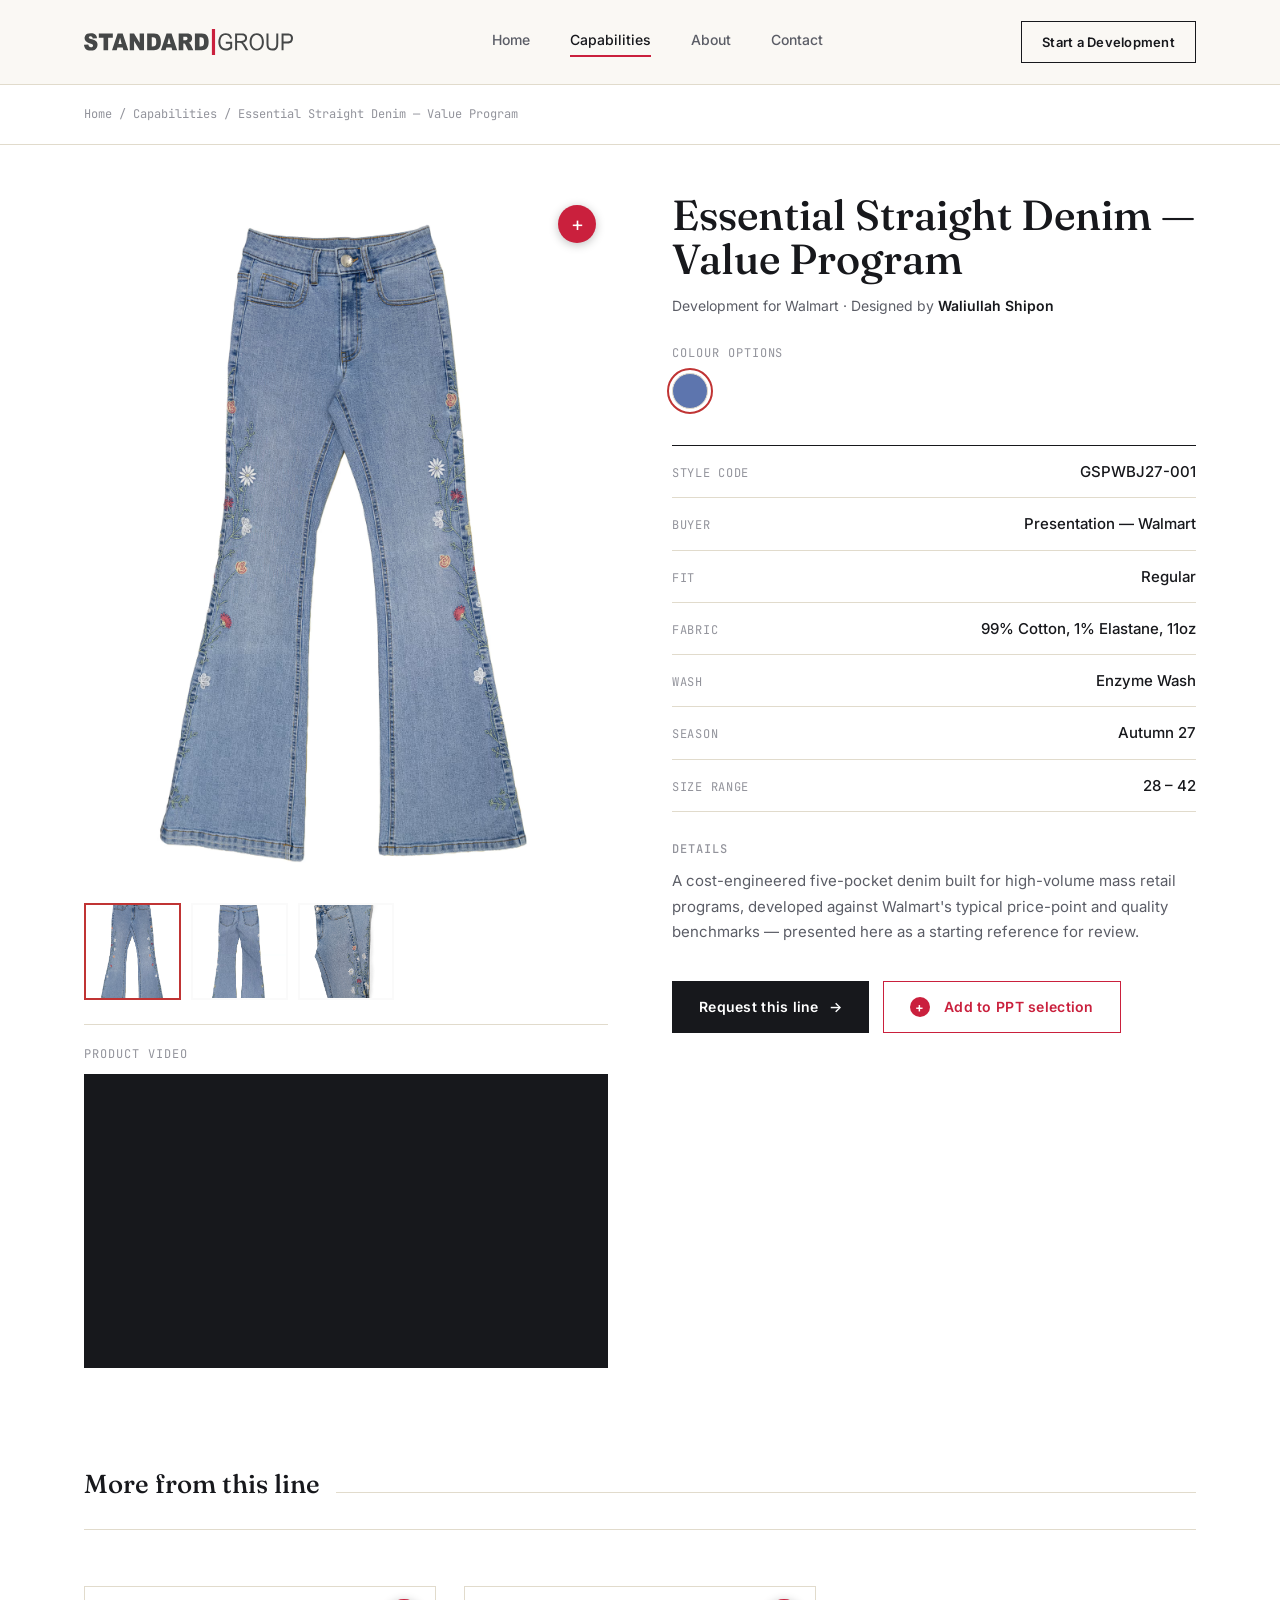
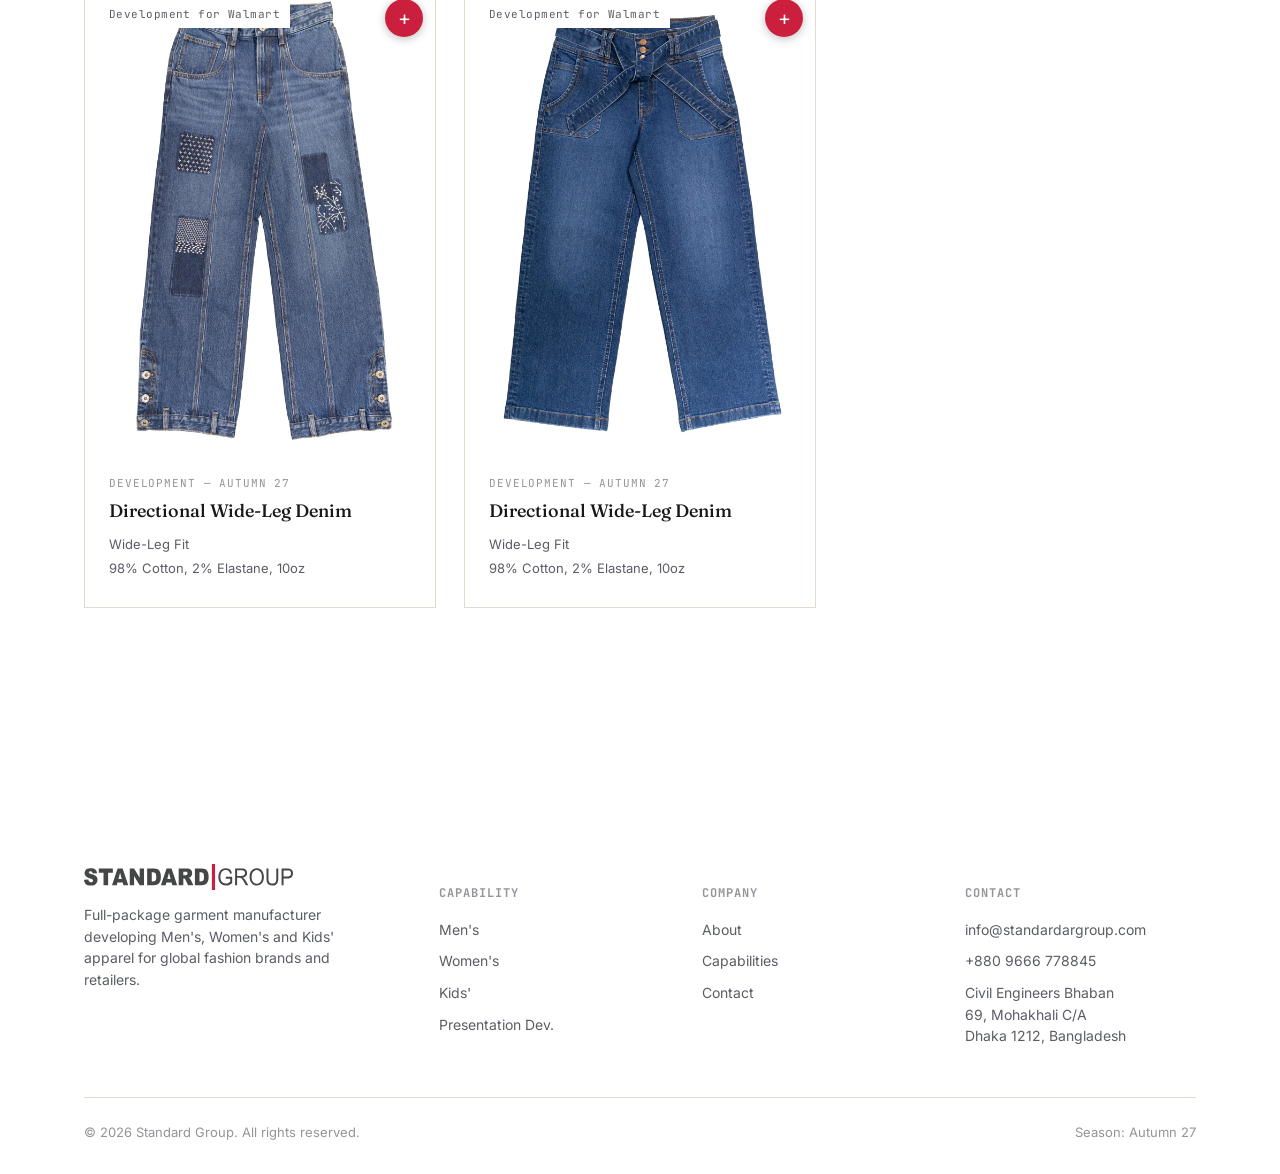
==== commit 103f88a1: "newWebsite" ====
--- a/product.html
+++ b/product.html
@@ -13,7 +13,6 @@
   <div class="wrap">
     <a class="brand" href="index.html">
       <img src="assets/images/logo/logo.svg" alt="Standard Group logo">
-      <span class="brand-word">BANGLADESH</span>
     </a>
     <nav class="nav">
       <a href="index.html">Home</a>
@@ -56,7 +55,7 @@
     <div class="footer-grid">
       <div class="footer-brand">
         <a class="brand" href="index.html">
-          <span class="brand-word">Standard <span>Group</span></span>
+          <img src="assets/images/logo/logo.svg" alt="Standard Group logo">
         </a>
         <p>Full-package garment manufacturer developing Men's, Women's and Kids' apparel for global fashion brands and retailers.</p>
       </div>
@@ -65,6 +64,7 @@
         <a href="products.html?department=Men">Men's</a>
         <a href="products.html?department=Women">Women's</a>
         <a href="products.html?department=Kids">Kids'</a>
+        <a href="products.html?department=Development">Presentation Dev.</a>
       </div>
       <div class="footer-col">
         <h5>Company</h5>
@@ -74,8 +74,9 @@
       </div>
       <div class="footer-col">
         <h5>Contact</h5>
-        <p>info@standardargroup.com</p>
-        <p>Dhaka, Bangladesh</p>
+        <p><a href="mailto:info@standardargroup.com">info@standardargroup.com</a></p>
+        <p><a href="tel:+8809666778845">+880 9666 778845</a></p>
+        <p>Civil Engineers Bhaban<br>69, Mohakhali C/A<br>Dhaka 1212, Bangladesh</p>
       </div>
     </div>
     <div class="footer-bottom">
@@ -85,6 +86,9 @@
   </div>
 </footer>
 
+<script src="https://cdn.jsdelivr.net/gh/gitbrent/pptxgenjs/dist/pptxgen.bundle.js"></script>
+<script src="https://cdnjs.cloudflare.com/ajax/libs/jspdf/2.5.1/jspdf.umd.min.js"></script>
+<script src="assets/js/selection.js"></script>
 <script src="assets/js/main.js"></script>
 </body>
 </html>
--- a/assets/css/style.css
+++ b/assets/css/style.css
@@ -7,30 +7,17 @@
 
 :root{
   /* --- Color tokens --- */
-  --milk:        #FAFAFA;   /* primary background */
-  --milk-deep:   #FFFFFF;   /* card / section-alt background */
-  --paper-line:  #ffffff;   /* hairline borders on milk */
+  --milk:        #ffffff;   /* primary background */
+  --milk-deep:   #fafafa;   /* card / section-alt background */
+  --paper-line:  #E1DBCC;   /* hairline borders on milk */
   --ink:         #17181C;   /* primary text */
   --ink-soft:    #5B5D66;   /* secondary text */
   --ink-faint:   #93949C;   /* tertiary / captions */
-  --indigo:      #b62f2f;   /* primary accent — denim */
+  --indigo:      #c03434;   /* primary accent — denim */
   --indigo-deep: #3b1919;   /* hover / dark accent */
   --indigo-mist: #E8EAF1;   /* light indigo tint for chips */
-  --thread:      #A63A34;   /* rare accent — stitch red */
+  --thread:      #CA203D;   /* brand red — matched to logo mark */
   --white:       #FFFFFF;
-
-  /*--milk:        #FAF8F3;   /* primary background */
-  /*--milk-deep:   #F2EEE5;   /* card / section-alt background */
-  /*--paper-line:  #E1DBCC;   /* hairline borders on milk */
-  /*--ink:         #17181C;   /* primary text */
-  /*--ink-soft:    #5B5D66;   /* secondary text */
-  /*--ink-faint:   #93949C;   /* tertiary / captions */
-  /*--indigo:      #2B3866;   /* primary accent — denim */
-  /*--indigo-deep: #191F3B;   /* hover / dark accent */
-  /*-- indigo-mist: #E8EAF1;   /* light indigo tint for chips */
- /* -- thread:      #A63A34;   /* rare accent — stitch red */
-  /* -- white:       #FFFFFF; */
-
 
   /* --- Type --- */
   --font-display: 'Fraunces', Georgia, serif;
@@ -136,7 +123,7 @@
   position:relative;
 }
 .brand{ display:flex; align-items:center; gap:12px; }
-.brand img{ height:36px; width:auto; }
+.brand img{ height:26px; width:auto; }
 .brand-word{
   font-family:var(--font-display);
   font-size:20px; letter-spacing:.01em;
@@ -419,8 +406,7 @@
   padding:56px 0 96px;
   display:grid;
   grid-template-columns:repeat(3,1fr);
-  gap:1px;
-  background:var(--paper-line);
+  gap:36px 28px;
   border-top:1px solid var(--paper-line);
 }
 .product-grid.wrap{ padding-left:var(--gutter); padding-right:var(--gutter); }
@@ -428,6 +414,12 @@
 .product-card{
   background:var(--milk);
   display:block;
+  border:1px solid var(--paper-line);
+  transition:border-color .15s ease, box-shadow .15s ease;
+}
+.product-card:hover{
+  border-color:var(--ink);
+  box-shadow:0 10px 28px rgba(23,24,28,.08);
 }
 .product-card .thumb{
   aspect-ratio:3/4;
@@ -445,16 +437,19 @@
   font-family:var(--font-mono); font-size:11px;
   background:var(--milk); padding:5px 10px;
   color:var(--ink-soft); letter-spacing:.04em;
-}
-.product-card .info{ padding:20px 22px 26px; }
+  max-width:calc(100% - 76px);
+  overflow:hidden; text-overflow:ellipsis; white-space:nowrap;
+}
+.product-card .info{ padding:22px 24px 28px; }
 .product-card .info .cat{
   font-family:var(--font-mono); font-size:11px; color:var(--ink-faint);
   text-transform:uppercase; letter-spacing:.08em;
 }
-.product-card .info h4{ font-size:18px; margin-top:8px; }
+.product-card .info h4{ font-size:18px; margin-top:8px; line-height:1.25; }
 .product-card .info .spec{
-  margin-top:10px; font-size:13px; color:var(--ink-soft);
-  display:flex; flex-direction:column; gap:3px;
+  margin-top:12px; font-size:13px; color:var(--ink-soft);
+  display:flex; flex-direction:column; gap:5px;
+  line-height:1.5;
 }
 .empty-state{
   padding:96px var(--gutter);
@@ -480,7 +475,7 @@
 
 /* gallery */
 .pd-gallery-main{
-  aspect-ratio:4/5;
+  aspect-ratio:3/4;
   background:var(--milk-deep);
   overflow:hidden;
   margin-bottom:12px;
@@ -490,17 +485,20 @@
 .pd-gallery-main img, .pd-gallery-main video{
   width:100%; height:100%; object-fit:cover;
 }
-.pd-zoom-hint{
-  position:absolute; right:14px; bottom:14px;
-  background:rgba(23,24,28,.72); color:var(--milk);
-  font-family:var(--font-mono); font-size:11px;
-  padding:7px 12px; letter-spacing:.04em;
-  display:flex; align-items:center; gap:6px;
+.pd-zoom-icon{
+  position:absolute; left:14px; bottom:14px;
+  width:32px; height:32px;
+  background:rgba(23,24,28,.55); color:var(--milk);
+  border-radius:50%;
+  display:flex; align-items:center; justify-content:center;
+  font-size:13px;
   pointer-events:none;
+  opacity:0;
   transition:opacity .15s ease;
 }
+.pd-gallery-main:hover .pd-zoom-icon{ opacity:1; }
 .pd-gallery-main.no-zoom{ cursor:default; }
-.pd-gallery-main.no-zoom .pd-zoom-hint{ display:none; }
+.pd-gallery-main.no-zoom .pd-zoom-icon{ display:none; }
 
 /* hover magnifier lens (desktop, images only) */
 .pd-lens{
@@ -619,12 +617,11 @@
 }
 
 /* info column */
-.pd-info .eyebrow{ margin-bottom:14px; }
 .pd-info h1{ font-size:clamp(30px,3.4vw,42px); line-height:1.05; }
-.pd-designer{
-  margin-top:12px; font-size:14px; color:var(--ink-soft);
-}
-.pd-designer .name{ color:var(--ink); font-weight:600; }
+.pd-meta{
+  margin-top:14px; font-size:14px; color:var(--ink-soft);
+}
+.pd-meta .name{ color:var(--ink); font-weight:600; }
 
 .pd-colors{ margin-top:28px; }
 .pd-colors .filter-label{ display:block; margin-bottom:10px; }
@@ -632,7 +629,13 @@
 .swatch{
   width:36px; height:36px; border-radius:50%;
   border:1px solid var(--paper-line);
-  position:relative; cursor:default;
+  position:relative; cursor:pointer;
+  transition:transform .12s ease;
+}
+.swatch:hover{ transform:scale(1.08); }
+.swatch.is-active{
+  outline:2px solid var(--indigo);
+  outline-offset:3px;
 }
 .swatch::after{
   content:attr(data-name);
@@ -691,7 +694,129 @@
 /* ============================== MISC =================================== */
 .section-line{ border:none; border-top:1px solid var(--paper-line); margin:0; }
 
-/* ============================== RESPONSIVE =================================== */
+/* ============================== SELECT / ADD-TO-PPT ================== */
+.select-btn{
+  border:none; cursor:pointer;
+  background:var(--thread); color:var(--white);
+  border-radius:50%;
+  display:flex; align-items:center; justify-content:center;
+  font-size:20px; line-height:1; font-weight:400;
+  transition:transform .15s ease, background .15s ease;
+}
+.select-btn:hover{ transform:scale(1.08); }
+.select-btn.is-selected{ background:var(--ink); }
+
+.select-btn--on-image{
+  position:absolute; top:12px; right:12px;
+  width:38px; height:38px;
+  z-index:5;
+  box-shadow:0 2px 10px rgba(0,0,0,.25);
+}
+
+.btn-select{
+  background:transparent; border:1px solid var(--thread); color:var(--thread);
+}
+.btn-select .dot{
+  display:inline-flex; align-items:center; justify-content:center;
+  width:20px; height:20px; border-radius:50%;
+  background:var(--thread); color:var(--white); font-size:13px;
+  margin-right:4px;
+}
+.btn-select:hover{ background:var(--thread); color:var(--white); }
+.btn-select:hover .dot{ background:var(--white); color:var(--thread); }
+.btn-select.is-selected{ border-color:var(--ink); color:var(--ink); }
+.btn-select.is-selected .dot{ background:var(--ink); }
+.btn-select.is-selected:hover{ background:var(--ink); color:var(--white); }
+.btn-select.is-selected:hover .dot{ background:var(--white); color:var(--ink); }
+
+/* toast */
+.sg-toast{
+  position:fixed; left:50%; bottom:32px; transform:translate(-50%, 20px);
+  background:var(--ink); color:var(--milk);
+  padding:13px 22px; font-size:14px; font-weight:500;
+  border-radius:2px; box-shadow:0 8px 24px rgba(0,0,0,.25);
+  opacity:0; pointer-events:none;
+  transition:opacity .2s ease, transform .2s ease;
+  z-index:300;
+}
+.sg-toast.is-visible{ opacity:1; transform:translate(-50%, 0); }
+
+/* floating selection bar */
+.sg-selection-bar{
+  position:fixed; right:28px; bottom:28px; z-index:150;
+  background:var(--ink); color:var(--milk);
+  display:flex; align-items:center; gap:14px;
+  padding:14px 16px 14px 22px;
+  box-shadow:0 12px 32px rgba(0,0,0,.28);
+  animation:sgBarIn .2s ease;
+}
+@keyframes sgBarIn{ from{ opacity:0; transform:translateY(12px);} to{ opacity:1; transform:translateY(0);} }
+.sg-bar-count{ font-size:14px; font-weight:500; white-space:nowrap; }
+.sg-bar-clear{
+  background:none; border:none; color:rgba(250,248,243,.6);
+  font-size:13px; text-decoration:underline; padding:0;
+}
+.sg-bar-clear:hover{ color:var(--milk); }
+.sg-bar-export{
+  background:var(--thread); color:var(--white); border:none;
+  padding:10px 18px; font-size:13px; font-weight:600; letter-spacing:.02em;
+  display:flex; align-items:center; gap:8px;
+}
+.sg-bar-export:hover{ background:#a91930; }
+
+/* export modal */
+.sg-modal{
+  position:fixed; inset:0; z-index:250;
+  background:rgba(23,24,28,.55);
+  display:flex; align-items:center; justify-content:center;
+  opacity:0; visibility:hidden;
+  transition:opacity .2s ease;
+  padding:24px;
+}
+.sg-modal.is-open{ opacity:1; visibility:visible; }
+.sg-modal-card{
+  background:var(--milk);
+  width:min(560px, 100%);
+  max-height:85vh;
+  overflow-y:auto;
+  padding:36px;
+  position:relative;
+  box-shadow:0 24px 64px rgba(0,0,0,.3);
+}
+.sg-modal-close{
+  position:absolute; top:20px; right:20px;
+  background:none; border:none; font-size:18px; color:var(--ink-faint);
+}
+.sg-modal-close:hover{ color:var(--ink); }
+.sg-modal-card h3{ font-size:26px; margin-top:10px; }
+.sg-modal-list{
+  margin-top:24px; border-top:1px solid var(--paper-line);
+}
+.sg-modal-item{
+  display:flex; align-items:center; gap:14px;
+  padding:12px 0; border-bottom:1px solid var(--paper-line);
+}
+.sg-modal-item img{
+  width:48px; height:64px; object-fit:cover; background:var(--milk-deep);
+}
+.sg-modal-item-info{ flex:1; }
+.sg-modal-item-info .name{ font-size:14px; font-weight:600; }
+.sg-modal-item-info .cat{ font-size:12px; color:var(--ink-faint); margin-top:2px; }
+.sg-modal-item-remove{
+  background:none; border:none; color:var(--ink-faint); font-size:14px;
+  width:28px; height:28px;
+}
+.sg-modal-item-remove:hover{ color:var(--thread); }
+.sg-modal-note{
+  font-size:13px; color:var(--ink-soft); margin-top:18px;
+}
+.sg-modal-actions{
+  display:flex; flex-wrap:wrap; gap:10px; margin-top:24px;
+}
+.sg-modal-actions .btn{ flex:1; justify-content:center; min-width:140px; }
+.sg-modal-status{
+  margin-top:16px; font-size:13px; color:var(--indigo); min-height:18px;
+}
 @media (max-width: 980px){
   .nav{ display:none; }
   .nav.is-open{
